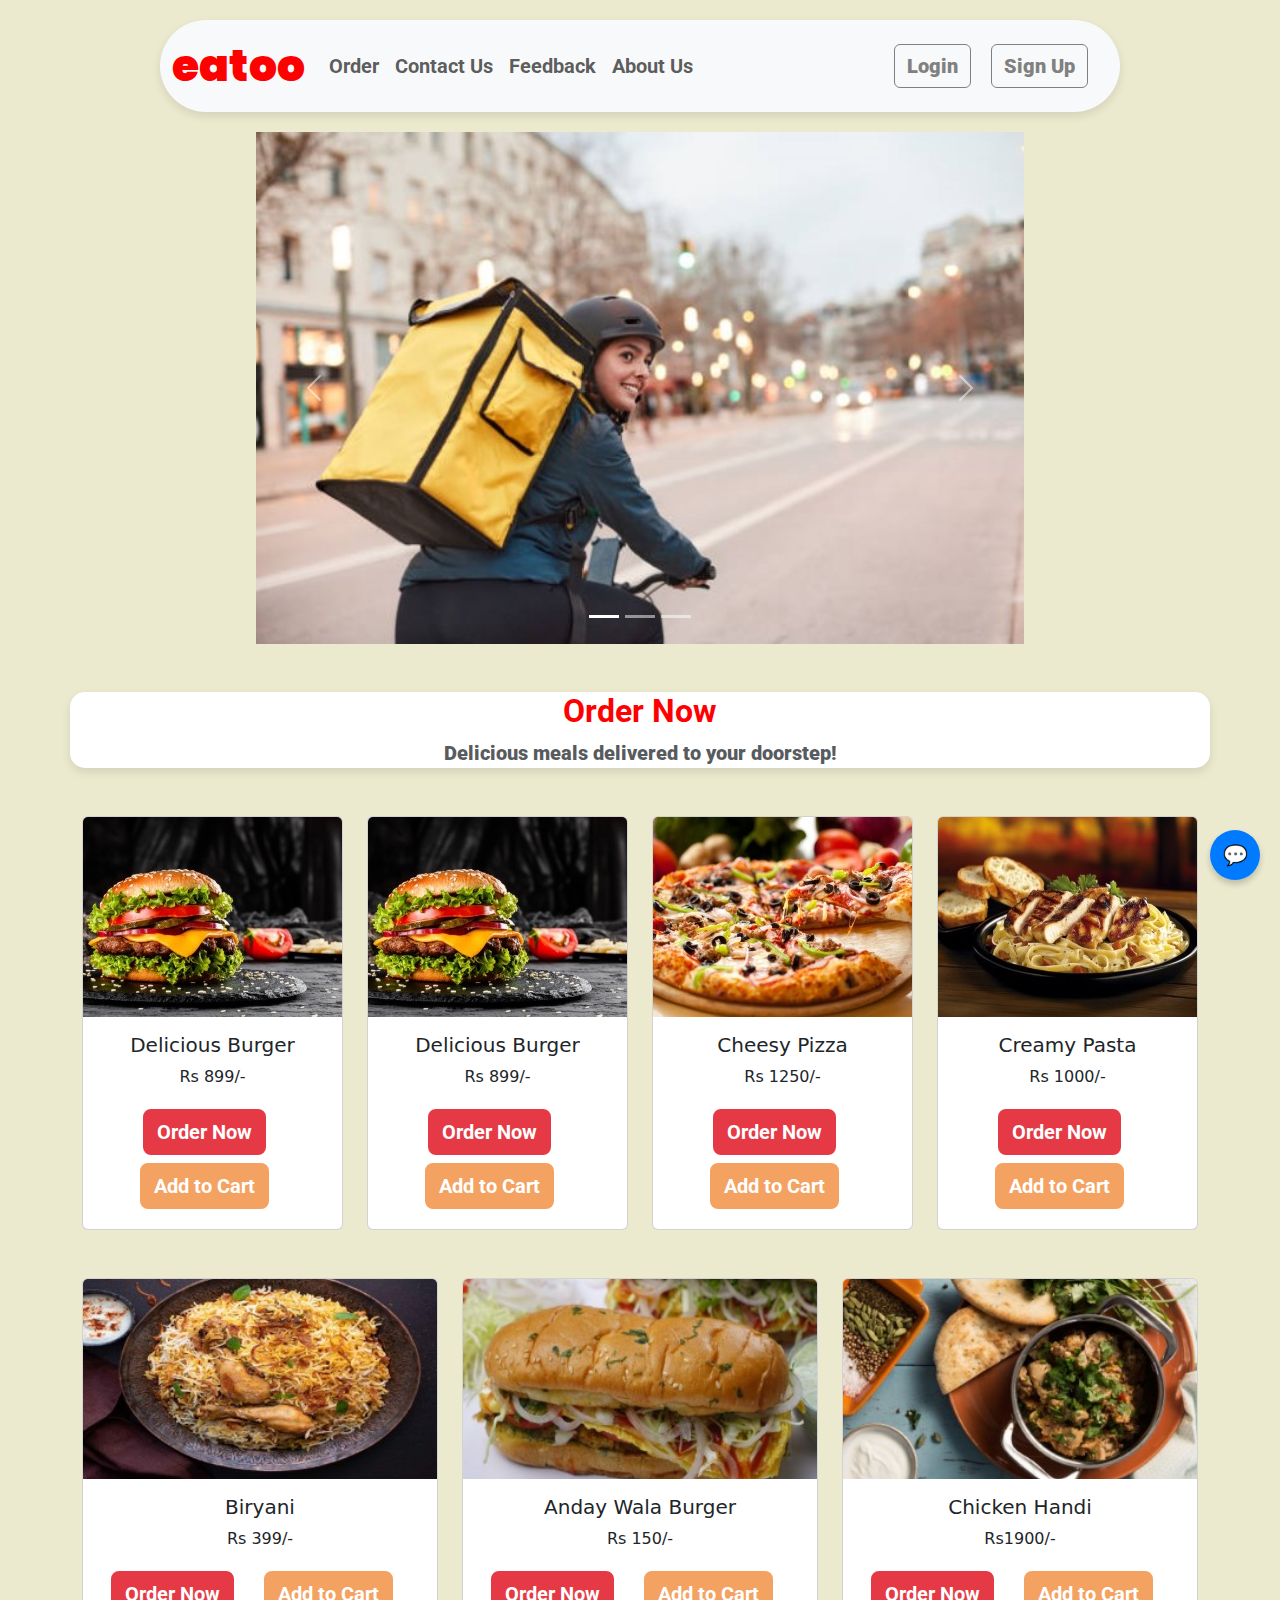
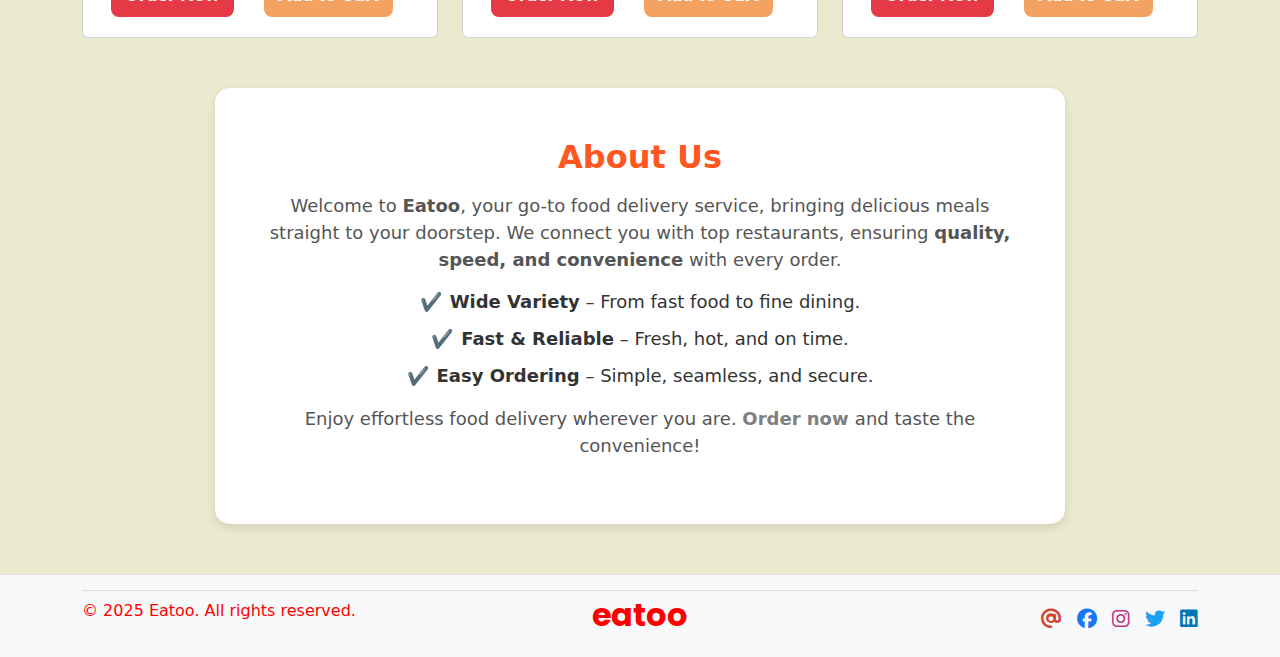
==== index.html @ 34849e3e "Your message" ====
<!DOCTYPE html>
<html lang="en">
  <head>
    <link
      rel="stylesheet"
      href="https://cdnjs.cloudflare.com/ajax/libs/font-awesome/6.4.2/css/all.min.css"
    />
    <link rel="stylesheet" href="bootstrap/css/bootstrap.min.css" />
    <script src="bootstrap/js/bootstrap.min.js"></script>
    
    <link rel="stylesheet" href="Style.css" />
    <meta charset="utf-8" />
    <meta name="viewport" content="width=device-width, initial-scale=1" />
    <title>Eatoo</title>
    <link rel="icon" type="image/x-icon" href="./images/favicon.ico" />
  </head>
  <body>
    <!-- Floating Chatbot Button -->
    <button id="chatbot-btn">💬</button>

    <div
      class="modal fade"
      id="chatbotModal"
      tabindex="-1"
      aria-labelledby="chatbotModalLabel"
      aria-hidden="true"
    >
      <div class="modal-dialog">
        <div class="modal-content">
          <div class="modal-header bg-primary text-white">
            <h5 class="modal-title" id="chatbotModalLabel">Chatbot</h5>
            <button
              type="button"
              class="btn-close"
              data-bs-dismiss="modal"
              aria-label="Close"
            ></button>
          </div>
          <div class="modal-body chatbot-body">
            <p>Hello! How can I assist you today?</p>
            <input
              type="text"
              class="form-control mt-2"
              placeholder="Type your message..."
              id="chatInput"
            />
          </div>
          <div class="modal-footer">
            <button
              type="button"
              class="btn btn-secondary"
              data-bs-dismiss="modal"
            >
              Close
            </button>
          </div>
        </div>
      </div>
    </div>

    <nav class="navbar navbar-expand-lg bg-body-tertiary">
      <div class="container-fluid">
        <a class="navbar-brand" href="index.html">eatoo</a>
        <button
          class="navbar-toggler"
          type="button"
          data-bs-toggle="collapse"
          data-bs-target="#navbarSupportedContent"
          aria-controls="navbarSupportedContent"
          aria-expanded="false"
          aria-label="Toggle navigation"
        >
          <span class="navbar-toggler-icon"></span>
        </button>
        <div class="collapse navbar-collapse" id="navbarSupportedContent">
          <ul class="navbar-nav me-auto mb-2 mb-lg-0">
        
            <li class="nav-item">
              <a class="nav-link" href="#order">Order</a>
            </li>
            <li class="nav-item">
              <a class="nav-link" href="#contact">Contact Us</a>
            </li>
            <li class="nav-item">
              <a
                class="nav-link"
                href="#"
                data-bs-toggle="modal"
                data-bs-target="#feedbackModal"
                >Feedback</a
              >
            </li>
            <li class="nav-item">
                <a class="nav-link" href="#About">About Us</a>
              </li>
          </ul>

          <button
            class="btn btn-outline-primary"
            data-bs-toggle="modal"
            data-bs-target="#loginModal"
          >
            Login
          </button>
          <button
            class="btn btn-outline-success"
            data-bs-toggle="modal"
            data-bs-target="#signupModal"
          >
            Sign Up
          </button>
        </div>
      </div>
    </nav>

    <div id="carouselExampleIndicators" class="carousel slide">
      <div class="carousel-indicators">
        <button
          type="button"
          data-bs-target="#carouselExampleIndicators"
          data-bs-slide-to="0"
          class="active"
          aria-current="true"
          aria-label="Slide 1"
        ></button>
        <button
          type="button"
          data-bs-target="#carouselExampleIndicators"
          data-bs-slide-to="1"
          aria-label="Slide 2"
        ></button>
        <button
          type="button"
          data-bs-target="#carouselExampleIndicators"
          data-bs-slide-to="2"
          aria-label="Slide 3"
        ></button>
      </div>
      <div class="carousel-inner">
        <div class="carousel-item active">
          <img src="./images/delv.jpg" class="d-block w-100" alt="..." />
        </div>
        <div class="carousel-item">
          <img src="./images/delv2.jpg" class="d-block w-100" alt="..." />
        </div>
        <div class="carousel-item">
          <img src="./images/delv3.jpg" class="d-block w-100" alt="..." />
        </div>
      </div>
      <button
        class="carousel-control-prev"
        type="button"
        data-bs-target="#carouselExampleIndicators"
        data-bs-slide="prev"
      >
        <span class="carousel-control-prev-icon" aria-hidden="true"></span>
        <span class="visually-hidden">Previous</span>
      </button>
      <button
        class="carousel-control-next"
        type="button"
        data-bs-target="#carouselExampleIndicators"
        data-bs-slide="next"
      >
        <span class="carousel-control-next-icon" aria-hidden="true"></span>
        <span class="visually-hidden">Next</span>
      </button>
    </div>

    <div
      class="modal fade"
      id="feedbackModal"
      tabindex="-1"
      aria-labelledby="feedbackModalLabel"
      aria-hidden="true"
    >
      <div class="modal-dialog">
        <div class="modal-content">
          <div class="modal-header">
            <h5 class="modal-title" id="feedbackModalLabel">Feedback Form</h5>
            <button
              type="button"
              class="btn-close"
              data-bs-dismiss="modal"
              aria-label="Close"
            ></button>
          </div>
          <div class="modal-body">
            <form>
              <div class="mb-3">
                <label for="name" class="form-label">Your Name</label>
                <input
                  type="text"
                  class="form-control"
                  id="name"
                  placeholder="Enter your name"
                />
              </div>
              <div class="mb-3">
                <label for="email" class="form-label">Your Email</label>
                <input
                  type="email"
                  class="form-control"
                  id="email"
                  placeholder="Enter your email"
                />
              </div>
              <div class="mb-3">
                <label for="feedback" class="form-label">Your Feedback</label>
                <textarea
                  class="form-control"
                  id="feedback"
                  rows="4"
                  placeholder="Enter your feedback"
                ></textarea>
              </div>
              <button type="submit" class="btn btn-success w-100">
                Submit Feedback
              </button>
            </form>
          </div>
        </div>
      </div>
    </div>

    <!-- Login Modal -->
    <div
      class="modal fade"
      id="loginModal"
      tabindex="-1"
      aria-labelledby="loginModalLabel"
      aria-hidden="true"
    >
      <div class="modal-dialog">
        <div class="modal-content">
          <div class="modal-header">
            <h5 class="modal-title" id="loginModalLabel">Login</h5>
            <button
              type="button"
              class="btn-close"
              data-bs-dismiss="modal"
              aria-label="Close"
            ></button>
          </div>
          <div class="modal-body">
            <form>
              <div class="mb-3">
                <label for="loginEmail" class="form-label">Email</label>
                <input
                  type="email"
                  class="form-control"
                  id="loginEmail"
                  placeholder="Enter your email"
                />
              </div>
              <div class="mb-3">
                <label for="loginPassword" class="form-label">Password</label>
                <input
                  type="password"
                  class="form-control"
                  id="loginPassword"
                  placeholder="Enter your password"
                />
              </div>
              <button type="submit" class="btn btn-primary w-100">Login</button>
            </form>
          </div>
        </div>
      </div>
    </div>

    <!-- Signup Modal -->
    <div
      class="modal fade"
      id="signupModal"
      tabindex="-1"
      aria-labelledby="signupModalLabel"
      aria-hidden="true"
    >
      <div class="modal-dialog">
        <div class="modal-content">
          <div class="modal-header">
            <h5 class="modal-title" id="signupModalLabel">Sign Up</h5>
            <button
              type="button"
              class="btn-close"
              data-bs-dismiss="modal"
              aria-label="Close"
            ></button>
          </div>
          <div class="modal-body">
            <form>
              <div class="mb-3">
                <label for="signupName" class="form-label">Full Name</label>
                <input
                  type="text"
                  class="form-control"
                  id="signupName"
                  placeholder="Enter your name"
                />
              </div>
              <div class="mb-3">
                <label for="signupEmail" class="form-label">Email</label>
                <input
                  type="email"
                  class="form-control"
                  id="signupEmail"
                  placeholder="Enter your email"
                />
              </div>
              <div class="mb-3">
                <label for="signupPassword" class="form-label">Password</label>
                <input
                  type="password"
                  class="form-control"
                  id="signupPassword"
                  placeholder="Create a password"
                />
              </div>
              <button type="submit" class="btn btn-success w-100">
                Sign Up
              </button>
            </form>
          </div>
        </div>
      </div>
    </div>

    <div classs\="A"></div>
    <div id="order" class="container text-center mt-5">
        <h2 class="fw-bold">Order Now</h2>
        <p class="text-muted">Delicious meals delivered to your doorstep!</p>
    </div>
    
    <div class="container mt-5">
      <div class="row">
        <div class="col-md-3">
          <div class="card">
            <img
              src="./images/food1.jpg"
              class="card-img-top"
              alt="Food Item"
            />
            <div class="card-body text-center">
              <h5 class="card-title">Delicious Burger</h5>
              <p class="card-text">Rs 899/-</p>
              <button
                class="btn btn-order me-2"
                onclick="showToast('Order placed for Delicious Burger!')"
              >
                Order Now
              </button>
              <button
                class="btn btn-cart"
                onclick="showToast('Burger added to cart!')"
              >
                Add to Cart
              </button>
            </div>
          </div>
        </div>


           <div class="col-md-3">
          <div class="card">
            <img
              src="./images/food1.jpg"
              class="card-img-top"
              alt="Food Item"
            />
            <div class="card-body text-center">
              <h5 class="card-title">Delicious Burger</h5>
              <p class="card-text">Rs 899/-</p>
              <button
                class="btn btn-order me-2"
                onclick="showToast('Order placed for Delicious Burger!')"
              >
                Order Now
              </button>
              <button
                class="btn btn-cart"
                onclick="showToast('Burger added to cart!')"
              >
                Add to Cart
              </button>
            </div>
          </div>
        </div>


        <!-- Order Card 2 -->
        <div class="col-md-3">
          <div class="card">
            <img
              src="./images/food2.jpg"
              class="card-img-top"
              alt="Food Item"
            />
            <div class="card-body text-center">
              <h5 class="card-title">Cheesy Pizza</h5>
              <p class="card-text">Rs 1250/-</p>
              <button
                class="btn btn-order me-2"
                onclick="showToast('Order placed for Cheesy Pizza!')"
              >
                Order Now
              </button>
              <button
                class="btn btn-cart"
                onclick="showToast('Pizza added to cart!')"
              >
                Add to Cart
              </button>
            </div>
          </div>
        </div>

        <!-- Order Card 3 -->
        <div class="col-md-3">
          <div class="card">
            <img
              src="./images/food3.jpg"
              class="card-img-top"
              alt="Food Item"
            />
            <div class="card-body text-center">
              <h5 class="card-title">Creamy Pasta</h5>
              <p class="card-text">Rs 1000/-</p>
              <button
                class="btn btn-order me-2"
                onclick="showToast('Order placed for Creamy Pasta!')"
              >
                Order Now
              </button>
              <button
                class="btn btn-cart"
                onclick="showToast('Pasta added to cart!')"
              >
                Add to Cart
              </button>
            </div>
          </div>

          



        </div>
      </div>
    </div>

    <div class="container mt-5">
        <div class="row">
          <!-- Order Card 1 -->
          <div class="col-md-4">
            <div class="card">
              <img
                src="./images/food4.jpg"
                class="card-img-top"
                alt="Food Item"
              />
              <div class="card-body text-center">
                <h5 class="card-title">Biryani</h5>
                <p class="card-text">Rs 399/-</p>
                <button
                  class="btn btn-order me-2"
                  onclick="showToast('Order placed for Biryani!')"
                >
                  Order Now
                </button>
                <button
                  class="btn btn-cart"
                  onclick="showToast('Biryani added to cart!')"
                >
                  Add to Cart
                </button>
              </div>
            </div>
          </div>
  
          <!-- Order Card 2 -->
          <div class="col-md-4">
            <div class="card">
              <img
                src="./images/food5.jpg"
                class="card-img-top"
                alt="Food Item"
              />
              <div class="card-body text-center">
                <h5 class="card-title">Anday Wala Burger</h5>
                <p class="card-text">Rs 150/-</p>
                <button
                  class="btn btn-order me-2"
                  onclick="showToast('Order placed for Anday Wala Burger!')"
                >
                  Order Now
                </button>
                <button
                  class="btn btn-cart"
                  onclick="showToast('Anday Wala Burger added to cart!')"
                >
                  Add to Cart
                </button>
              </div>
            </div>
          </div>
  
          <!-- Order Card 3 -->
          <div class="col-md-4">
            <div class="card">
              <img
                src="./images/food6.jpg"
                class="card-img-top"
                alt="Food Item"
              />
              <div class="card-body text-center">
                <h5 class="card-title">Chicken Handi</h5>
                <p class="card-text">Rs1900/-</p>
                <button
                  class="btn btn-order me-2"
                  onclick="showToast('Order placed for Chicken Handi!')"
                >
                  Order Now
                </button>
                <button
                  class="btn btn-cart"
                  onclick="showToast('Chicken Handi added to cart!')"
                >
                  Add to Cart
                </button>
              </div>
            </div>
  
            
  
  
  
          </div>
        </div>
      </div>

    <!-- Toast Notification -->
    <div class="toast-container">
      <div
        id="cartToast"
        class="toast align-items-center text-white bg-success border-0"
        role="alert"
        aria-live="assertive"
        aria-atomic="true"
      >
        <div class="d-flex">
          <div class="toast-body" id="toastMessage">Item added to cart!</div>
          <button
            type="button"
            class="btn-close btn-close-white me-2 m-auto"
            data-bs-dismiss="toast"
            aria-label="Close"
          ></button>
        </div>
      </div>
    </div>

    <script>
      function showToast(message) {
        const toastEl = document.getElementById("cartToast");

        const toastMessage = document.getElementById("toastMessage");

        toastMessage.innerText = message;
        const toast = new bootstrap.Toast(toastEl);
        toast.show();
      }

    </script>

    <div id="About" class="about-section">
      <h2>About Us</h2>
      <p>
        Welcome to <strong>Eatoo</strong>, your go-to food delivery service,
        bringing delicious meals straight to your doorstep. We connect you with
        top restaurants, ensuring
        <strong>quality, speed, and convenience</strong> with every order.
      </p>

      <ul class="icon-list">
        <li><strong>Wide Variety</strong> – From fast food to fine dining.</li>
        <li><strong>Fast & Reliable</strong> – Fresh, hot, and on time.</li>
        <li><strong>Easy Ordering</strong> – Simple, seamless, and secure.</li>
      </ul>

      <p>
        Enjoy effortless food delivery wherever you are.
        <strong><a class="order" href="#order">Order now </a></strong> and taste the
        convenience!
      </p>
    </div>
    <footer class="footer" id="contact">
      <div class="container text-center">
        <hr class="light" />
        <div class="row align-items-center">
          <div class="col-md-4 text-md-start text-center">
            <p style="color: red">&copy; 2025 Eatoo. All rights reserved.</p>
          </div>

          <div class="col-md-4 text-center">
            <a href="index.html" style="text-decoration: none"
              ><h2 class="brand-name">eatoo</h2></a
            >
          </div>

          <div class="col-md-4 text-md-end text-center">
            <div class="social-icons d-inline">
              <a href="mailto:support@eatoo.com" class="email"
                ><i class="fas fa-at"></i
              ></a>
              <a
                href="https://www.facebook.com"
                target="_blank"
                class="facebook"
                ><i class="fab fa-facebook"></i
              ></a>
              <a
                href="https://www.instagram.com"
                target="_blank"
                class="instagram"
                ><i class="fab fa-instagram"></i
              ></a>
              <a href="https://www.x.com" target="_blank" class="twitter"
                ><i class="fab fa-twitter"></i
              ></a>
              <a
                href="https://www.linkedin.com"
                target="_blank"
                class="linkedin"
                ><i class="fab fa-linkedin"></i
              ></a>
            </div>
          </div>
        </div>
      </div>
    </footer>
  </body>
</html>
---- Style.css ----
@import url('https://fonts.googleapis.com/css2?family=Roboto:ital,wght@0,100..900;1,100..900&display=swap');
@import url('https://fonts.googleapis.com/css2?family=Poppins&family=Roboto:ital,wght@0,100..900;1,100..900&display=swap');
body{
    background-color:#ebeacf !important;
  color: #4a4a4a;
}

html{
    scroll-behavior: smooth;
}

.about-section {
    background: #fff;
    padding: 50px;
    border-radius: 15px;
    box-shadow: 0 4px 10px rgba(0, 0, 0, 0.1);
    text-align: center;
    max-width: 850px;
    margin: 50px auto;
}
.about-section h2 {
    color: #ff5722;
    font-weight: bold;
}
.about-section p {
    font-size: 18px;
    color: #555;
    margin: 15px 0;
}
.icon-list {
    list-style: none;
    padding: 0;
}
.icon-list li {
    font-size: 18px;
    color: #333;
    margin: 10px 0;
}
.icon-list li::before {
    content: "✔️";
    margin-right: 8px;
    color: #ff5722;
}

.navbar {
    
    font-family: roboto;
    font-size: 15pt !important;
    font-weight: bolder;
}
.nav-link:hover
{
    color: red !important;
    scale: 1.1;
    transition: 0.2s;

}
.order
{
    text-decoration: none;
    color:gray;

}
.order:hover
{
    color: red;
    font-size: 15pt;
    transition: 0.2s;
}

#carouselExampleIndicators
{
    width: 60% !important;
    height: 35% !important;
    margin: 0 auto !important;
}


#chatbot-btn {
    position: fixed;
    bottom: 20px;
    right: 20px;
    background-color: #007bff;
    color: white;
    border: none;
    border-radius: 50%;
    width: 50px;
    height: 50px;
    font-size: 20px;
    cursor: pointer;
    box-shadow: 0px 4px 6px rgba(0, 0, 0, 0.2);
}

#order{
    background-color: white !important;
    font-family: roboto;
    font-size: 25pt !important;
    font-weight: bolder;
    color: red !important;
    border-radius: 15px;
    margin-bottom: 0px;
    box-shadow: 0 4px 10px rgba(0, 0, 0, 0.1);
  
}
#order p
{
    font-family: roboto;
    font-size: 15pt;
    color: gray;
    font-weight: bolder;
}


.navbar{
    margin: 20px auto !important;
    width: 75% !important;
    border-radius: 50px !important;
    padding: px !important;
     box-shadow: 0 4px 10px rgba(0, 0, 0, 0.1)!important;
}
.btn:hover {
    scale: 1.1;
     transition: 0.2s;
    background-color: red !important;
    color: white !important;
    font-family: roboto;
    font-size: 15pt !important;
}
.btn {
    margin-right: 20px !important;
    border-color: gray!important;;
    color:gray !important;
    font-family: roboto;
    font-size: 15pt !important;
    font-weight: bolder;
}
.navbar-brand {
    
    font-family: poppins;
    font-size: 33pt !important;
    font-weight: bolder;
    color:red !important ;
}

.footer {
    background-color: #f8f9fa;
    padding: 15px 0;
    border-top: 1px solid #dee2e6;
}

.light
{
    margin: 0 0 5px 0;
    padding: 0;
    color:gray;
}
.footer .social-icons a {
    font-size: 20px;
    margin-left: 10px;
    transition: 0.3s;
    
}


.facebook { color: #1877F2; } 
.instagram { color: #C13584; }
.twitter { color: #1DA1F2; } 
.linkedin { color: #0077B5; } 
.email { color: #D44638; } 

.footer{
    margin-top: 25px;
    margin-bottom: 0px;
}

.A{

    height: 700px;
}
.footer .brand-name {
    font-family: poppins;
    font-size: pt !important;
    font-weight: bolder;
    color:red !important ;
}
card {
    border-radius: 10px;
    overflow: hidden;
    transition: transform 0.3s ease-in-out;
    box-shadow: 0 4px 10px rgba(0, 0, 0, 0.1);
}

.card:hover {
    transform: scale(1.05);
    transition: 0.5s;
}

.card img {
    height: 200px;
    object-fit: cover;
}

.btn-order {
    margin: 4px;
    background-color: #E63946 !important;
    color: white !important;
    border: 2px solid #E63946 !important;
    border-radius: 8px;
}

.btn-order:hover {
    background-color: #C62828;
    transition: 0.2s;
}

.btn-cart {
    margin: 4px;
    background-color: #F4A261 !important;
    color: white !important;
    border: 2px solid #F4A261 !important;
    border-radius: 8px;
}

.btn-cart:hover {
    background-color: #E76F51;
}


.toast-container {
    position: fixed;
    top: 20px;
    right: 20px;
    z-index: 1050;
}
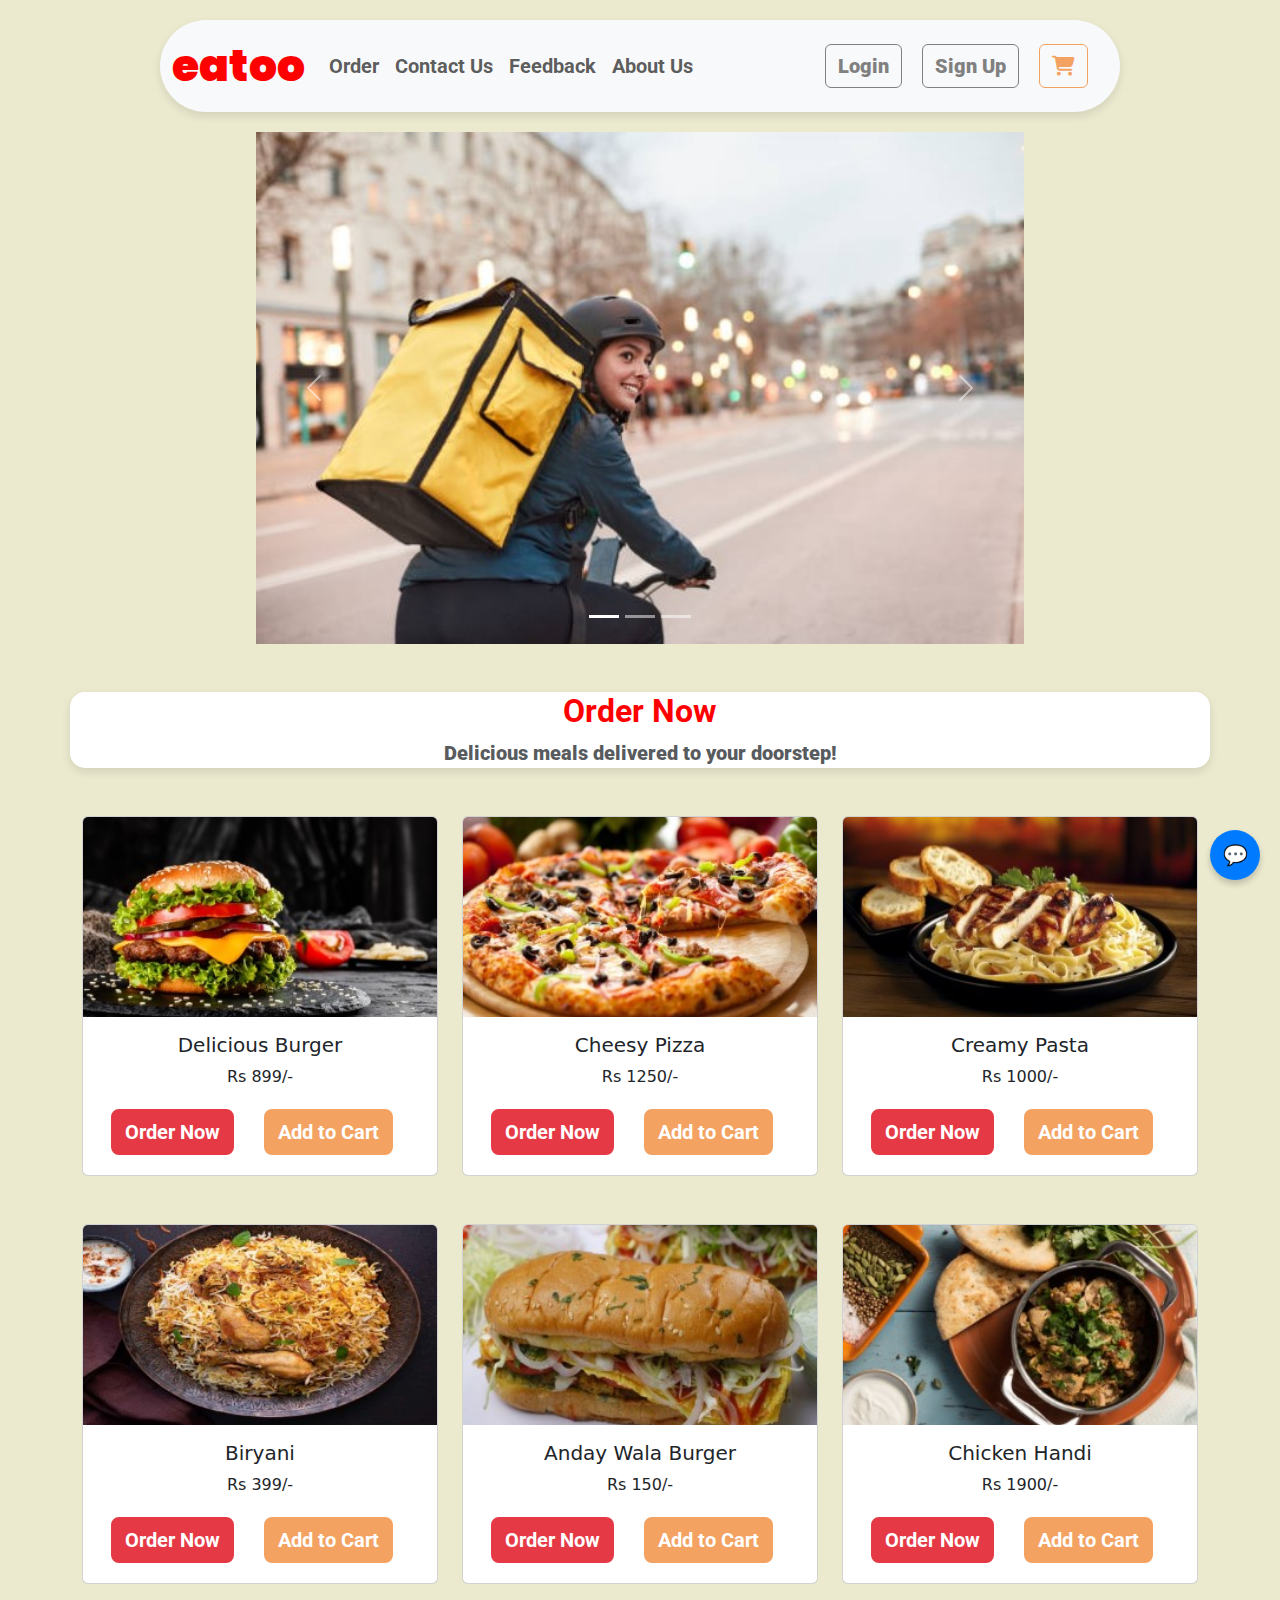
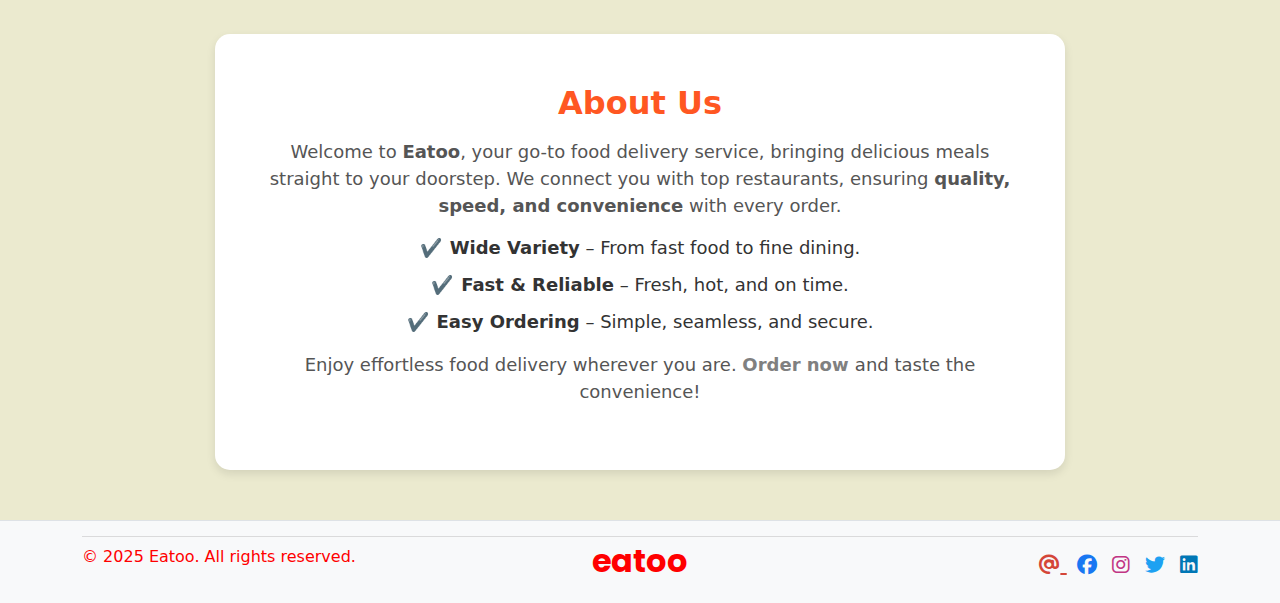
==== commit 1868acc4: "Add files via upload" ====
--- a/index.html
+++ b/index.html
@@ -1,643 +1,594 @@
-<!DOCTYPE html>
-<html lang="en">
-  <head>
-    <link
-      rel="stylesheet"
-      href="https://cdnjs.cloudflare.com/ajax/libs/font-awesome/6.4.2/css/all.min.css"
-    />
-    <link rel="stylesheet" href="bootstrap/css/bootstrap.min.css" />
-    <script src="bootstrap/js/bootstrap.min.js"></script>
-    
-    <link rel="stylesheet" href="Style.css" />
-    <meta charset="utf-8" />
-    <meta name="viewport" content="width=device-width, initial-scale=1" />
-    <title>Eatoo</title>
-    <link rel="icon" type="image/x-icon" href="./images/favicon.ico" />
-  </head>
-  <body>
-    <!-- Floating Chatbot Button -->
-    <button id="chatbot-btn">💬</button>
-
-    <div
-      class="modal fade"
-      id="chatbotModal"
-      tabindex="-1"
-      aria-labelledby="chatbotModalLabel"
-      aria-hidden="true"
-    >
-      <div class="modal-dialog">
-        <div class="modal-content">
-          <div class="modal-header bg-primary text-white">
-            <h5 class="modal-title" id="chatbotModalLabel">Chatbot</h5>
-            <button
-              type="button"
-              class="btn-close"
-              data-bs-dismiss="modal"
-              aria-label="Close"
-            ></button>
-          </div>
-          <div class="modal-body chatbot-body">
-            <p>Hello! How can I assist you today?</p>
-            <input
-              type="text"
-              class="form-control mt-2"
-              placeholder="Type your message..."
-              id="chatInput"
-            />
-          </div>
-          <div class="modal-footer">
-            <button
-              type="button"
-              class="btn btn-secondary"
-              data-bs-dismiss="modal"
-            >
-              Close
-            </button>
-          </div>
-        </div>
-      </div>
-    </div>
-
-    <nav class="navbar navbar-expand-lg bg-body-tertiary">
-      <div class="container-fluid">
-        <a class="navbar-brand" href="index.html">eatoo</a>
-        <button
-          class="navbar-toggler"
-          type="button"
-          data-bs-toggle="collapse"
-          data-bs-target="#navbarSupportedContent"
-          aria-controls="navbarSupportedContent"
-          aria-expanded="false"
-          aria-label="Toggle navigation"
-        >
-          <span class="navbar-toggler-icon"></span>
-        </button>
-        <div class="collapse navbar-collapse" id="navbarSupportedContent">
-          <ul class="navbar-nav me-auto mb-2 mb-lg-0">
-        
-            <li class="nav-item">
-              <a class="nav-link" href="#order">Order</a>
-            </li>
-            <li class="nav-item">
-              <a class="nav-link" href="#contact">Contact Us</a>
-            </li>
-            <li class="nav-item">
-              <a
-                class="nav-link"
-                href="#"
-                data-bs-toggle="modal"
-                data-bs-target="#feedbackModal"
-                >Feedback</a
-              >
-            </li>
-            <li class="nav-item">
-                <a class="nav-link" href="#About">About Us</a>
-              </li>
-          </ul>
-
-          <button
-            class="btn btn-outline-primary"
-            data-bs-toggle="modal"
-            data-bs-target="#loginModal"
-          >
-            Login
-          </button>
-          <button
-            class="btn btn-outline-success"
-            data-bs-toggle="modal"
-            data-bs-target="#signupModal"
-          >
-            Sign Up
-          </button>
-        </div>
-      </div>
-    </nav>
-
-    <div id="carouselExampleIndicators" class="carousel slide">
-      <div class="carousel-indicators">
-        <button
-          type="button"
-          data-bs-target="#carouselExampleIndicators"
-          data-bs-slide-to="0"
-          class="active"
-          aria-current="true"
-          aria-label="Slide 1"
-        ></button>
-        <button
-          type="button"
-          data-bs-target="#carouselExampleIndicators"
-          data-bs-slide-to="1"
-          aria-label="Slide 2"
-        ></button>
-        <button
-          type="button"
-          data-bs-target="#carouselExampleIndicators"
-          data-bs-slide-to="2"
-          aria-label="Slide 3"
-        ></button>
-      </div>
-      <div class="carousel-inner">
-        <div class="carousel-item active">
-          <img src="./images/delv.jpg" class="d-block w-100" alt="..." />
-        </div>
-        <div class="carousel-item">
-          <img src="./images/delv2.jpg" class="d-block w-100" alt="..." />
-        </div>
-        <div class="carousel-item">
-          <img src="./images/delv3.jpg" class="d-block w-100" alt="..." />
-        </div>
-      </div>
-      <button
-        class="carousel-control-prev"
-        type="button"
-        data-bs-target="#carouselExampleIndicators"
-        data-bs-slide="prev"
-      >
-        <span class="carousel-control-prev-icon" aria-hidden="true"></span>
-        <span class="visually-hidden">Previous</span>
-      </button>
-      <button
-        class="carousel-control-next"
-        type="button"
-        data-bs-target="#carouselExampleIndicators"
-        data-bs-slide="next"
-      >
-        <span class="carousel-control-next-icon" aria-hidden="true"></span>
-        <span class="visually-hidden">Next</span>
-      </button>
-    </div>
-
-    <div
-      class="modal fade"
-      id="feedbackModal"
-      tabindex="-1"
-      aria-labelledby="feedbackModalLabel"
-      aria-hidden="true"
-    >
-      <div class="modal-dialog">
-        <div class="modal-content">
-          <div class="modal-header">
-            <h5 class="modal-title" id="feedbackModalLabel">Feedback Form</h5>
-            <button
-              type="button"
-              class="btn-close"
-              data-bs-dismiss="modal"
-              aria-label="Close"
-            ></button>
-          </div>
-          <div class="modal-body">
-            <form>
-              <div class="mb-3">
-                <label for="name" class="form-label">Your Name</label>
-                <input
-                  type="text"
-                  class="form-control"
-                  id="name"
-                  placeholder="Enter your name"
-                />
-              </div>
-              <div class="mb-3">
-                <label for="email" class="form-label">Your Email</label>
-                <input
-                  type="email"
-                  class="form-control"
-                  id="email"
-                  placeholder="Enter your email"
-                />
-              </div>
-              <div class="mb-3">
-                <label for="feedback" class="form-label">Your Feedback</label>
-                <textarea
-                  class="form-control"
-                  id="feedback"
-                  rows="4"
-                  placeholder="Enter your feedback"
-                ></textarea>
-              </div>
-              <button type="submit" class="btn btn-success w-100">
-                Submit Feedback
-              </button>
-            </form>
-          </div>
-        </div>
-      </div>
-    </div>
-
-    <!-- Login Modal -->
-    <div
-      class="modal fade"
-      id="loginModal"
-      tabindex="-1"
-      aria-labelledby="loginModalLabel"
-      aria-hidden="true"
-    >
-      <div class="modal-dialog">
-        <div class="modal-content">
-          <div class="modal-header">
-            <h5 class="modal-title" id="loginModalLabel">Login</h5>
-            <button
-              type="button"
-              class="btn-close"
-              data-bs-dismiss="modal"
-              aria-label="Close"
-            ></button>
-          </div>
-          <div class="modal-body">
-            <form>
-              <div class="mb-3">
-                <label for="loginEmail" class="form-label">Email</label>
-                <input
-                  type="email"
-                  class="form-control"
-                  id="loginEmail"
-                  placeholder="Enter your email"
-                />
-              </div>
-              <div class="mb-3">
-                <label for="loginPassword" class="form-label">Password</label>
-                <input
-                  type="password"
-                  class="form-control"
-                  id="loginPassword"
-                  placeholder="Enter your password"
-                />
-              </div>
-              <button type="submit" class="btn btn-primary w-100">Login</button>
-            </form>
-          </div>
-        </div>
-      </div>
-    </div>
-
-    <!-- Signup Modal -->
-    <div
-      class="modal fade"
-      id="signupModal"
-      tabindex="-1"
-      aria-labelledby="signupModalLabel"
-      aria-hidden="true"
-    >
-      <div class="modal-dialog">
-        <div class="modal-content">
-          <div class="modal-header">
-            <h5 class="modal-title" id="signupModalLabel">Sign Up</h5>
-            <button
-              type="button"
-              class="btn-close"
-              data-bs-dismiss="modal"
-              aria-label="Close"
-            ></button>
-          </div>
-          <div class="modal-body">
-            <form>
-              <div class="mb-3">
-                <label for="signupName" class="form-label">Full Name</label>
-                <input
-                  type="text"
-                  class="form-control"
-                  id="signupName"
-                  placeholder="Enter your name"
-                />
-              </div>
-              <div class="mb-3">
-                <label for="signupEmail" class="form-label">Email</label>
-                <input
-                  type="email"
-                  class="form-control"
-                  id="signupEmail"
-                  placeholder="Enter your email"
-                />
-              </div>
-              <div class="mb-3">
-                <label for="signupPassword" class="form-label">Password</label>
-                <input
-                  type="password"
-                  class="form-control"
-                  id="signupPassword"
-                  placeholder="Create a password"
-                />
-              </div>
-              <button type="submit" class="btn btn-success w-100">
-                Sign Up
-              </button>
-            </form>
-          </div>
-        </div>
-      </div>
-    </div>
-
-    <div classs\="A"></div>
-    <div id="order" class="container text-center mt-5">
-        <h2 class="fw-bold">Order Now</h2>
-        <p class="text-muted">Delicious meals delivered to your doorstep!</p>
-    </div>
-    
-    <div class="container mt-5">
-      <div class="row">
-        <div class="col-md-3">
-          <div class="card">
-            <img
-              src="./images/food1.jpg"
-              class="card-img-top"
-              alt="Food Item"
-            />
-            <div class="card-body text-center">
-              <h5 class="card-title">Delicious Burger</h5>
-              <p class="card-text">Rs 899/-</p>
-              <button
-                class="btn btn-order me-2"
-                onclick="showToast('Order placed for Delicious Burger!')"
-              >
-                Order Now
-              </button>
-              <button
-                class="btn btn-cart"
-                onclick="showToast('Burger added to cart!')"
-              >
-                Add to Cart
-              </button>
-            </div>
-          </div>
-        </div>
-
-
-           <div class="col-md-3">
-          <div class="card">
-            <img
-              src="./images/food1.jpg"
-              class="card-img-top"
-              alt="Food Item"
-            />
-            <div class="card-body text-center">
-              <h5 class="card-title">Delicious Burger</h5>
-              <p class="card-text">Rs 899/-</p>
-              <button
-                class="btn btn-order me-2"
-                onclick="showToast('Order placed for Delicious Burger!')"
-              >
-                Order Now
-              </button>
-              <button
-                class="btn btn-cart"
-                onclick="showToast('Burger added to cart!')"
-              >
-                Add to Cart
-              </button>
-            </div>
-          </div>
-        </div>
-
-
-        <!-- Order Card 2 -->
-        <div class="col-md-3">
-          <div class="card">
-            <img
-              src="./images/food2.jpg"
-              class="card-img-top"
-              alt="Food Item"
-            />
-            <div class="card-body text-center">
-              <h5 class="card-title">Cheesy Pizza</h5>
-              <p class="card-text">Rs 1250/-</p>
-              <button
-                class="btn btn-order me-2"
-                onclick="showToast('Order placed for Cheesy Pizza!')"
-              >
-                Order Now
-              </button>
-              <button
-                class="btn btn-cart"
-                onclick="showToast('Pizza added to cart!')"
-              >
-                Add to Cart
-              </button>
-            </div>
-          </div>
-        </div>
-
-        <!-- Order Card 3 -->
-        <div class="col-md-3">
-          <div class="card">
-            <img
-              src="./images/food3.jpg"
-              class="card-img-top"
-              alt="Food Item"
-            />
-            <div class="card-body text-center">
-              <h5 class="card-title">Creamy Pasta</h5>
-              <p class="card-text">Rs 1000/-</p>
-              <button
-                class="btn btn-order me-2"
-                onclick="showToast('Order placed for Creamy Pasta!')"
-              >
-                Order Now
-              </button>
-              <button
-                class="btn btn-cart"
-                onclick="showToast('Pasta added to cart!')"
-              >
-                Add to Cart
-              </button>
-            </div>
-          </div>
-
-          
-
-
-
-        </div>
-      </div>
-    </div>
-
-    <div class="container mt-5">
-        <div class="row">
-          <!-- Order Card 1 -->
-          <div class="col-md-4">
-            <div class="card">
-              <img
-                src="./images/food4.jpg"
-                class="card-img-top"
-                alt="Food Item"
-              />
-              <div class="card-body text-center">
-                <h5 class="card-title">Biryani</h5>
-                <p class="card-text">Rs 399/-</p>
-                <button
-                  class="btn btn-order me-2"
-                  onclick="showToast('Order placed for Biryani!')"
-                >
-                  Order Now
-                </button>
-                <button
-                  class="btn btn-cart"
-                  onclick="showToast('Biryani added to cart!')"
-                >
-                  Add to Cart
-                </button>
-              </div>
-            </div>
-          </div>
-  
-          <!-- Order Card 2 -->
-          <div class="col-md-4">
-            <div class="card">
-              <img
-                src="./images/food5.jpg"
-                class="card-img-top"
-                alt="Food Item"
-              />
-              <div class="card-body text-center">
-                <h5 class="card-title">Anday Wala Burger</h5>
-                <p class="card-text">Rs 150/-</p>
-                <button
-                  class="btn btn-order me-2"
-                  onclick="showToast('Order placed for Anday Wala Burger!')"
-                >
-                  Order Now
-                </button>
-                <button
-                  class="btn btn-cart"
-                  onclick="showToast('Anday Wala Burger added to cart!')"
-                >
-                  Add to Cart
-                </button>
-              </div>
-            </div>
-          </div>
-  
-          <!-- Order Card 3 -->
-          <div class="col-md-4">
-            <div class="card">
-              <img
-                src="./images/food6.jpg"
-                class="card-img-top"
-                alt="Food Item"
-              />
-              <div class="card-body text-center">
-                <h5 class="card-title">Chicken Handi</h5>
-                <p class="card-text">Rs1900/-</p>
-                <button
-                  class="btn btn-order me-2"
-                  onclick="showToast('Order placed for Chicken Handi!')"
-                >
-                  Order Now
-                </button>
-                <button
-                  class="btn btn-cart"
-                  onclick="showToast('Chicken Handi added to cart!')"
-                >
-                  Add to Cart
-                </button>
-              </div>
-            </div>
-  
-            
-  
-  
-  
-          </div>
-        </div>
-      </div>
-
-    <!-- Toast Notification -->
-    <div class="toast-container">
-      <div
-        id="cartToast"
-        class="toast align-items-center text-white bg-success border-0"
-        role="alert"
-        aria-live="assertive"
-        aria-atomic="true"
-      >
-        <div class="d-flex">
-          <div class="toast-body" id="toastMessage">Item added to cart!</div>
-          <button
-            type="button"
-            class="btn-close btn-close-white me-2 m-auto"
-            data-bs-dismiss="toast"
-            aria-label="Close"
-          ></button>
-        </div>
-      </div>
-    </div>
-
-    <script>
-      function showToast(message) {
-        const toastEl = document.getElementById("cartToast");
-
-        const toastMessage = document.getElementById("toastMessage");
-
-        toastMessage.innerText = message;
-        const toast = new bootstrap.Toast(toastEl);
-        toast.show();
-      }
-
-    </script>
-
-    <div id="About" class="about-section">
-      <h2>About Us</h2>
-      <p>
-        Welcome to <strong>Eatoo</strong>, your go-to food delivery service,
-        bringing delicious meals straight to your doorstep. We connect you with
-        top restaurants, ensuring
-        <strong>quality, speed, and convenience</strong> with every order.
-      </p>
-
-      <ul class="icon-list">
-        <li><strong>Wide Variety</strong> – From fast food to fine dining.</li>
-        <li><strong>Fast & Reliable</strong> – Fresh, hot, and on time.</li>
-        <li><strong>Easy Ordering</strong> – Simple, seamless, and secure.</li>
-      </ul>
-
-      <p>
-        Enjoy effortless food delivery wherever you are.
-        <strong><a class="order" href="#order">Order now </a></strong> and taste the
-        convenience!
-      </p>
-    </div>
-    <footer class="footer" id="contact">
-      <div class="container text-center">
-        <hr class="light" />
-        <div class="row align-items-center">
-          <div class="col-md-4 text-md-start text-center">
-            <p style="color: red">&copy; 2025 Eatoo. All rights reserved.</p>
-          </div>
-
-          <div class="col-md-4 text-center">
-            <a href="index.html" style="text-decoration: none"
-              ><h2 class="brand-name">eatoo</h2></a
-            >
-          </div>
-
-          <div class="col-md-4 text-md-end text-center">
-            <div class="social-icons d-inline">
-              <a href="mailto:support@eatoo.com" class="email"
-                ><i class="fas fa-at"></i
-              ></a>
-              <a
-                href="https://www.facebook.com"
-                target="_blank"
-                class="facebook"
-                ><i class="fab fa-facebook"></i
-              ></a>
-              <a
-                href="https://www.instagram.com"
-                target="_blank"
-                class="instagram"
-                ><i class="fab fa-instagram"></i
-              ></a>
-              <a href="https://www.x.com" target="_blank" class="twitter"
-                ><i class="fab fa-twitter"></i
-              ></a>
-              <a
-                href="https://www.linkedin.com"
-                target="_blank"
-                class="linkedin"
-                ><i class="fab fa-linkedin"></i
-              ></a>
-            </div>
-          </div>
-        </div>
-      </div>
-    </footer>
-  </body>
-</html>
+<!DOCTYPE html>
+<html lang="en">
+  <head>
+    <link
+      rel="stylesheet"
+      href="https://cdnjs.cloudflare.com/ajax/libs/font-awesome/6.4.2/css/all.min.css"
+    />
+    <link rel="stylesheet" href="bootstrap/css/bootstrap.min.css" />
+    <script src="https://code.jquery.com/jquery-3.6.0.min.js"></script>
+    <script src="bootstrap/js/bootstrap.min.js"></script>
+    <link rel="stylesheet" href="Style.css" />
+    <meta charset="utf-8" />
+    <meta name="viewport" content="width=device-width, initial-scale=1" />
+    <title>Eatoo</title>
+    <link rel="icon" type="image/x-icon" href="./images/favicon.ico" />
+  </head>
+  <body>
+    <!-- Floating Chatbot Button -->
+    <button id="chatbot-btn">💬</button>
+
+    <div
+      class="modal fade"
+      id="chatbotModal"
+      tabindex="-1"
+      aria-labelledby="chatbotModalLabel"
+      aria-hidden="true"
+    >
+      <div class="modal-dialog">
+        <div class="modal-content">
+          <div class="modal-header bg-primary text-white">
+            <h5 class="modal-title" id="chatbotModalLabel">Chatbot</h5>
+            <button
+              type="button"
+              class="btn-close"
+              data-bs-dismiss="modal"
+              aria-label="Close"
+            ></button>
+          </div>
+          <div class="modal-body chatbot-body">
+            <p>Hello! How can I assist you today?</p>
+            <input
+              type="text"
+              class="form-control mt-2"
+              placeholder="Type your message..."
+              id="chatInput"
+            />
+          </div>
+          <div class="modal-footer">
+            <button
+              type="button"
+              class="btn btn-secondary"
+              data-bs-dismiss="modal"
+            >
+              Close
+            </button>
+          </div>
+        </div>
+      </div>
+    </div>
+
+    <nav class="navbar navbar-expand-lg bg-body-tertiary">
+      <div class="container-fluid">
+        <a class="navbar-brand" href="index.html">eatoo</a>
+        <button
+          class="navbar-toggler"
+          type="button"
+          data-bs-toggle="collapse"
+          data-bs-target="#navbarSupportedContent"
+          aria-controls="navbarSupportedContent"
+          aria-expanded="false"
+          aria-label="Toggle navigation"
+        >
+          <span class="navbar-toggler-icon"></span>
+        </button>
+        <div class="collapse navbar-collapse" id="navbarSupportedContent">
+          <ul class="navbar-nav me-auto mb-2 mb-lg-0">
+            <li class="nav-item">
+              <a class="nav-link" href="#order">Order</a>
+            </li>
+            <li class="nav-item">
+              <a class="nav-link" href="#contact">Contact Us</a>
+            </li>
+            <li class="nav-item">
+              <a
+                class="nav-link"
+                href="#"
+                data-bs-toggle="modal"
+                data-bs-target="#feedbackModal"
+                >Feedback</a
+              >
+            </li>
+            <li class="nav-item">
+              <a class="nav-link" href="#About">About Us</a>
+            </li>
+          </ul>
+          <button
+            class="btn btn-outline-primary"
+            data-bs-toggle="modal"
+            data-bs-target="#loginModal"
+          >
+            Login
+          </button>
+          <button
+            class="btn btn-outline-success"
+            data-bs-toggle="modal"
+            data-bs-target="#signupModal"
+          >
+            Sign Up
+          </button>
+          <!-- Cart Button -->
+          <button
+            class="btn btn-outline-warning cart-toggle"
+            data-bs-toggle="modal"
+            data-bs-target="#cartModal"
+          >
+            <i class="fas fa-shopping-cart"></i>
+          </button>
+        </div>
+      </div>
+    </nav>
+
+    <div id="carouselExampleIndicators" class="carousel slide">
+      <div class="carousel-indicators">
+        <button
+          type="button"
+          data-bs-target="#carouselExampleIndicators"
+          data-bs-slide-to="0"
+          class="active"
+          aria-current="true"
+          aria-label="Slide 1"
+        ></button>
+        <button
+          type="button"
+          data-bs-target="#carouselExampleIndicators"
+          data-bs-slide-to="1"
+          aria-label="Slide 2"
+        ></button>
+        <button
+          type="button"
+          data-bs-target="#carouselExampleIndicators"
+          data-bs-slide-to="2"
+          aria-label="Slide 3"
+        ></button>
+      </div>
+      <div class="carousel-inner">
+        <div class="carousel-item active">
+          <img src="./images/delv.jpg" class="d-block w-100" alt="..." />
+        </div>
+        <div class="carousel-item">
+          <img src="./images/delv2.jpg" class="d-block w-100" alt="..." />
+        </div>
+        <div class="carousel-item">
+          <img src="./images/delv3.jpg" class="d-block w-100" alt="..." />
+        </div>
+      </div>
+      <button
+        class="carousel-control-prev"
+        type="button"
+        data-bs-target="#carouselExampleIndicators"
+        data-bs-slide="prev"
+      >
+        <span class="carousel-control-prev-icon" aria-hidden="true"></span>
+        <span class="visually-hidden">Previous</span>
+      </button>
+      <button
+        class="carousel-control-next"
+        type="button"
+        data-bs-target="#carouselExampleIndicators"
+        data-bs-slide="next"
+      >
+        <span class="carousel-control-next-icon" aria-hidden="true"></span>
+        <span class="visually-hidden">Next</span>
+      </button>
+    </div>
+
+    <div
+      class="modal fade"
+      id="feedbackModal"
+      tabindex="-1"
+      aria-labelledby="feedbackModalLabel"
+      aria-hidden="true"
+    >
+      <div class="modal-dialog">
+        <div class="modal-content">
+          <div class="modal-header">
+            <h5 class="modal-title" id="feedbackModalLabel">Feedback Form</h5>
+            <button
+              type="button"
+              class="btn-close"
+              data-bs-dismiss="modal"
+              aria-label="Close"
+            ></button>
+          </div>
+          <div class="modal-body">
+            <form>
+              <div class="mb-3">
+                <label for="name" class="form-label">Your Name</label>
+                <input
+                  type="text"
+                  class="form-control"
+                  id="name"
+                  placeholder="Enter your name"
+                />
+              </div>
+              <div class="mb-3">
+                <label for="email" class="form-label">Your Email</label>
+                <input
+                  type="email"
+                  class="form-control"
+                  id="email"
+                  placeholder="Enter your email"
+                />
+              </div>
+              <div class="mb-3">
+                <label for="feedback" class="form-label">Your Feedback</label>
+                <textarea
+                  class="form-control"
+                  id="feedback"
+                  rows="4"
+                  placeholder="Enter your feedback"
+                ></textarea>
+              </div>
+              <button type="submit" class="btn btn-success w-100">
+                Submit Feedback
+              </button>
+            </form>
+          </div>
+        </div>
+      </div>
+    </div>
+
+    <!-- Login Modal -->
+    <div
+      class="modal fade"
+      id="loginModal"
+      tabindex="-1"
+      aria-labelledby="loginModalLabel"
+      aria-hidden="true"
+    >
+      <div class="modal-dialog">
+        <div class="modal-content">
+          <div class="modal-header">
+            <h5 class="modal-title" id="loginModalLabel">Login</h5>
+            <button
+              type="button"
+              class="btn-close"
+              data-bs-dismiss="modal"
+              aria-label="Close"
+            ></button>
+          </div>
+          <div class="modal-body">
+            <form>
+              <div class="mb-3">
+                <label for="loginEmail" class="form-label">Email</label>
+                <input
+                  type="email"
+                  class="form-control"
+                  id="loginEmail"
+                  placeholder="Enter your email"
+                />
+              </div>
+              <div class="mb-3">
+                <label for="loginPassword" class="form-label">Password</label>
+                <input
+                  type="password"
+                  class="form-control"
+                  id="loginPassword"
+                  placeholder="Enter your password"
+                />
+              </div>
+              <button type="submit" class="btn btn-primary w-100">Login</button>
+            </form>
+          </div>
+        </div>
+      </div>
+    </div>
+
+    <!-- Signup Modal -->
+    <div
+      class="modal fade"
+      id="signupModal"
+      tabindex="-1"
+      aria-labelledby="signupModalLabel"
+      aria-hidden="true"
+    >
+      <div class="modal-dialog">
+        <div class="modal-content">
+          <div class="modal-header">
+            <h5 class="modal-title" id="signupModalLabel">Sign Up</h5>
+            <button
+              type="button"
+              class="btn-close"
+              data-bs-dismiss="modal"
+              aria-label="Close"
+            ></button>
+          </div>
+          <div class="modal-body">
+            <form>
+              <div class="mb-3">
+                <label for="signupName" class="form-label">Full Name</label>
+                <input
+                  type="text"
+                  class="form-control"
+                  id="signupName"
+                  placeholder="Enter your name"
+                />
+              </div>
+              <div class="mb-3">
+                <label for="signupEmail" class="form-label">Email</label>
+                <input
+                  type="email"
+                  class="form-control"
+                  id="signupEmail"
+                  placeholder="Enter your email"
+                />
+              </div>
+              <div class="mb-3">
+                <label for="signupPassword" class="form-label">Password</label>
+                <input
+                  type="password"
+                  class="form-control"
+                  id="signupPassword"
+                  placeholder="Create a password"
+                />
+              </div>
+              <button type="submit" class="btn btn-success w-100">
+                Sign Up
+              </button>
+            </form>
+          </div>
+        </div>
+      </div>
+    </div>
+
+    <!-- Cart Modal -->
+    <div
+      class="modal fade"
+      id="cartModal"
+      tabindex="-1"
+      aria-labelledby="cartModalLabel"
+      aria-hidden="true"
+    >
+      <div class="modal-dialog">
+        <div class="modal-content">
+          <div class="modal-header">
+            <h5 class="modal-title" id="cartModalLabel">Your Cart</h5>
+            <button
+              type="button"
+              class="btn-close"
+              data-bs-dismiss="modal"
+              aria-label="Close"
+            ></button>
+          </div>
+          <div class="modal-body">
+            <ul id="cart-items" class="list-group mb-3">
+              <li class="list-group-item">Cart is empty</li>
+            </ul>
+            <p class="text-center">Total: Rs <span id="cart-total">0.00</span></p>
+          </div>
+          <div class="modal-footer">
+            <button
+              type="button"
+              class="btn btn-secondary"
+              data-bs-dismiss="modal"
+            >
+              Close
+            </button>
+          </div>
+        </div>
+      </div>
+    </div>
+
+    <div classs="A"></div>
+
+    <div id="order" class="container text-center mt-5">
+      <h2 class="fw-bold">Order Now</h2>
+      <p class="text-muted">Delicious meals delivered to your doorstep!</p>
+    </div>
+
+    <div class="container mt-5">
+      <div id="product-row-1" class="row"></div>
+    </div>
+    <div class="container mt-5">
+      <div id="product-row-2" class="row"></div>
+    </div>
+
+    <!-- Toast Notification -->
+    <div class="toast-container">
+      <div
+        id="cartToast"
+        class="toast align-items-center text-white bg-success border-0"
+        role="alert"
+        aria-live="assertive"
+        aria-atomic="true"
+      >
+        <div class="d-flex">
+          <div class="toast-body" id="toastMessage">Item added to cart!</div>
+          <button
+            type="button"
+            class="btn-close btn-close-white me-2 m-auto"
+            data-bs-dismiss="toast"
+            aria-label="Close"
+          ></button>
+        </div>
+      </div>
+    </div>
+
+    <script>
+      function showToast(message) {
+        const toastEl = document.getElementById("cartToast");
+        const toastMessage = document.getElementById("toastMessage");
+        toastMessage.innerText = message;
+        const toast = new bootstrap.Toast(toastEl);
+        toast.show();
+      }
+
+      $(document).ready(function () {
+        console.log("jQuery loaded, initializing app");
+
+        // Load cart from LocalStorage
+        let cart = JSON.parse(localStorage.getItem("cart")) || [];
+        updateCartDisplay();
+
+        // Load products from JSON
+        $.get("products.json", function (data) {
+          console.log("Products loaded:", data);
+          let row1 = $("#product-row-1");
+          let row2 = $("#product-row-2");
+
+          data.forEach((product, index) => {
+            let card = `
+              <div class="col-md-4">
+                <div class="card" data-id="${product.id}" data-name="${product.name}" data-price="${product.price}">
+                  <img src="${product.image}" class="card-img-top" alt="${product.name}" />
+                  <div class="card-body text-center">
+                    <h5 class="card-title">${product.name}</h5>
+                    <p class="card-text">Rs ${product.price}/-</p>
+                    <button class="btn btn-order me-2" onclick="showToast('Order placed for ${product.name}!')">
+                      Order Now
+                    </button>
+                    <button class="btn btn-cart add-to-cart">
+                      Add to Cart
+                    </button>
+                  </div>
+                </div>
+              </div>
+            `;
+            if (index < 3) {
+              row1.append(card);
+            } else {
+              row2.append(card);
+            }
+          });
+        }).fail(function (xhr, status, error) {
+          console.error("Failed to load products:", status, error);
+          showToast("Error loading products");
+        });
+
+        // Add to Cart handler
+        $(document).on("click", ".add-to-cart", function () {
+          console.log("Add to Cart clicked");
+          let card = $(this).closest(".card");
+          let product = {
+            id: card.data("id"),
+            name: card.data("name"),
+            price: parseFloat(card.data("price")),
+          };
+          console.log("Product:", product);
+
+          // AJAX POST to cart.json
+          $.ajax({
+            url: "cart.json",
+            method: "POST",
+            contentType: "application/json",
+            data: JSON.stringify(product),
+            dataType: "json",
+            success: function (response) {
+              console.log("AJAX success:", response);
+              cart.push(product);
+              localStorage.setItem("cart", JSON.stringify(cart));
+              updateCartDisplay();
+              showToast(`${product.name} added to cart!`);
+            },
+            error: function (xhr, status, error) {
+              console.error("AJAX error:", status, error);
+              cart.push(product);
+              localStorage.setItem("cart", JSON.stringify(cart));
+              updateCartDisplay();
+              showToast(`${product.name} added to cart!`);
+            },
+          });
+        });
+
+        // Remove from Cart handler
+        $(document).on("click", ".remove-item", function () {
+          let itemId = $(this).data("id");
+          console.log("Remove item:", itemId);
+          cart = cart.filter((item) => item.id !== itemId);
+          localStorage.setItem("cart", JSON.stringify(cart));
+          updateCartDisplay();
+          showToast("Item removed from cart!");
+        });
+
+        // Update cart display
+        function updateCartDisplay() {
+          let cartItems = $("#cart-items");
+          let cartTotal = $("#cart-total");
+          cartItems.empty();
+
+          if (cart.length === 0) {
+            cartItems.append('<li class="list-group-item">Cart is empty</li>');
+            cartTotal.text("0.00");
+          } else {
+            cart.forEach((item) => {
+              cartItems.append(
+                `<li class="list-group-item d-flex justify-content-between align-items-center">
+                  ${item.name} - Rs ${item.price.toFixed(2)}
+                  <button class="btn btn-danger btn-sm remove-item" data-id="${item.id}">Remove</button>
+                </li>`
+              );
+            });
+            let total = cart.reduce((sum, item) => sum + item.price, 0);
+            cartTotal.text(total.toFixed(2));
+          }
+          console.log("Cart updated:", cart);
+        }
+      });
+    </script>
+
+    <div id="About" class="about-section">
+      <h2>About Us</h2>
+      <p>
+        Welcome to <strong>Eatoo</strong>, your go-to food delivery service,
+        bringing delicious meals straight to your doorstep. We connect you with
+        top restaurants, ensuring
+        <strong>quality, speed, and convenience</strong> with every order.
+      </p>
+      <ul class="icon-list">
+        <li><strong>Wide Variety</strong> – From fast food to fine dining.</li>
+        <li><strong>Fast & Reliable</strong> – Fresh, hot, and on time.</li>
+        <li><strong>Easy Ordering</strong> – Simple, seamless, and secure.</li>
+      </ul>
+      <p>
+        Enjoy effortless food delivery wherever you are.
+        <strong><a class="order" href="#order">Order now </a></strong> and taste the
+        convenience!
+      </p>
+    </div>
+
+    <footer class="footer" id="contact">
+      <div class="container text-center">
+        <hr class="light" />
+        <div class="row align-items-center">
+          <div class="col-md-4 text-md-start text-center">
+            <p style="color: red">© 2025 Eatoo. All rights reserved.</p>
+          </div>
+          <div class="col-md-4 text-center">
+            <a href="index.html" style="text-decoration: none">
+              <h2 class="brand-name">eatoo</h2>
+            </a>
+          </div>
+          <div class="col-md-4 text-md-end text-center">
+            <div class="social-icons d-inline">
+              <a href="/cdn-cgi/l/email-protection#e7b4b2b7b8a7b0b6b3a8b5b3c984888a" class="email">
+                <i class="fas fa-at"></i>
+              </a>
+              <a
+                href="https://www.facebook.com"
+                target="_blank"
+                class="facebook"
+                ><i class="fab fa-facebook"></i
+              ></a>
+              <a
+                href="https://www.instagram.com"
+                target="_blank"
+                class="instagram"
+                ><i class="fab fa-instagram"></i
+              ></a>
+              <a href="https://www.x.com" target="_blank" class="twitter"
+                ><i class="fab fa-twitter"></i
+              ></a>
+              <a
+                href="https://www.linkedin.com"
+                target="_blank"
+                class="linkedin"
+                ><i class="fab fa-linkedin"></i
+              ></a>
+            </div>
+          </div>
+        </div>
+      </div>
+    </footer>
+  </body>
+</html>--- a/Style.css
+++ b/Style.css
@@ -1,234 +1,265 @@
-@import url('https://fonts.googleapis.com/css2?family=Roboto:ital,wght@0,100..900;1,100..900&display=swap');
-@import url('https://fonts.googleapis.com/css2?family=Poppins&family=Roboto:ital,wght@0,100..900;1,100..900&display=swap');
-body{
-    background-color:#ebeacf !important;
-  color: #4a4a4a;
-}
-
-html{
-    scroll-behavior: smooth;
-}
-
-.about-section {
-    background: #fff;
-    padding: 50px;
-    border-radius: 15px;
-    box-shadow: 0 4px 10px rgba(0, 0, 0, 0.1);
-    text-align: center;
-    max-width: 850px;
-    margin: 50px auto;
-}
-.about-section h2 {
-    color: #ff5722;
-    font-weight: bold;
-}
-.about-section p {
-    font-size: 18px;
-    color: #555;
-    margin: 15px 0;
-}
-.icon-list {
-    list-style: none;
-    padding: 0;
-}
-.icon-list li {
-    font-size: 18px;
-    color: #333;
-    margin: 10px 0;
-}
-.icon-list li::before {
-    content: "✔️";
-    margin-right: 8px;
-    color: #ff5722;
-}
-
-.navbar {
-    
-    font-family: roboto;
-    font-size: 15pt !important;
-    font-weight: bolder;
-}
-.nav-link:hover
-{
-    color: red !important;
-    scale: 1.1;
-    transition: 0.2s;
-
-}
-.order
-{
-    text-decoration: none;
-    color:gray;
-
-}
-.order:hover
-{
-    color: red;
-    font-size: 15pt;
-    transition: 0.2s;
-}
-
-#carouselExampleIndicators
-{
-    width: 60% !important;
-    height: 35% !important;
-    margin: 0 auto !important;
-}
-
-
-#chatbot-btn {
-    position: fixed;
-    bottom: 20px;
-    right: 20px;
-    background-color: #007bff;
-    color: white;
-    border: none;
-    border-radius: 50%;
-    width: 50px;
-    height: 50px;
-    font-size: 20px;
-    cursor: pointer;
-    box-shadow: 0px 4px 6px rgba(0, 0, 0, 0.2);
-}
-
-#order{
-    background-color: white !important;
-    font-family: roboto;
-    font-size: 25pt !important;
-    font-weight: bolder;
-    color: red !important;
-    border-radius: 15px;
-    margin-bottom: 0px;
-    box-shadow: 0 4px 10px rgba(0, 0, 0, 0.1);
-  
-}
-#order p
-{
-    font-family: roboto;
-    font-size: 15pt;
-    color: gray;
-    font-weight: bolder;
-}
-
-
-.navbar{
-    margin: 20px auto !important;
-    width: 75% !important;
-    border-radius: 50px !important;
-    padding: px !important;
-     box-shadow: 0 4px 10px rgba(0, 0, 0, 0.1)!important;
-}
-.btn:hover {
-    scale: 1.1;
-     transition: 0.2s;
-    background-color: red !important;
-    color: white !important;
-    font-family: roboto;
-    font-size: 15pt !important;
-}
-.btn {
-    margin-right: 20px !important;
-    border-color: gray!important;;
-    color:gray !important;
-    font-family: roboto;
-    font-size: 15pt !important;
-    font-weight: bolder;
-}
-.navbar-brand {
-    
-    font-family: poppins;
-    font-size: 33pt !important;
-    font-weight: bolder;
-    color:red !important ;
-}
-
-.footer {
-    background-color: #f8f9fa;
-    padding: 15px 0;
-    border-top: 1px solid #dee2e6;
-}
-
-.light
-{
-    margin: 0 0 5px 0;
-    padding: 0;
-    color:gray;
-}
-.footer .social-icons a {
-    font-size: 20px;
-    margin-left: 10px;
-    transition: 0.3s;
-    
-}
-
-
-.facebook { color: #1877F2; } 
-.instagram { color: #C13584; }
-.twitter { color: #1DA1F2; } 
-.linkedin { color: #0077B5; } 
-.email { color: #D44638; } 
-
-.footer{
-    margin-top: 25px;
-    margin-bottom: 0px;
-}
-
-.A{
-
-    height: 700px;
-}
-.footer .brand-name {
-    font-family: poppins;
-    font-size: pt !important;
-    font-weight: bolder;
-    color:red !important ;
-}
-card {
-    border-radius: 10px;
-    overflow: hidden;
-    transition: transform 0.3s ease-in-out;
-    box-shadow: 0 4px 10px rgba(0, 0, 0, 0.1);
-}
-
-.card:hover {
-    transform: scale(1.05);
-    transition: 0.5s;
-}
-
-.card img {
-    height: 200px;
-    object-fit: cover;
-}
-
-.btn-order {
-    margin: 4px;
-    background-color: #E63946 !important;
-    color: white !important;
-    border: 2px solid #E63946 !important;
-    border-radius: 8px;
-}
-
-.btn-order:hover {
-    background-color: #C62828;
-    transition: 0.2s;
-}
-
-.btn-cart {
-    margin: 4px;
-    background-color: #F4A261 !important;
-    color: white !important;
-    border: 2px solid #F4A261 !important;
-    border-radius: 8px;
-}
-
-.btn-cart:hover {
-    background-color: #E76F51;
-}
-
-
-.toast-container {
-    position: fixed;
-    top: 20px;
-    right: 20px;
-    z-index: 1050;
+@import url('https://fonts.googleapis.com/css2?family=Roboto:ital,wght@0,100..900;1,100..900&display=swap');
+@import url('https://fonts.googleapis.com/css2?family=Poppins&family=Roboto:ital,wght@0,100..900;1,100..900&display=swap');
+body {
+    background-color: #ebeacf !important;
+    color: #4a4a4a;
+}
+
+html {
+    scroll-behavior: smooth;
+}
+
+.about-section {
+    background: #fff;
+    padding: 50px;
+    border-radius: 15px;
+    box-shadow: 0 4px 10px rgba(0, 0, 0, 0.1);
+    text-align: center;
+    max-width: 850px;
+    margin: 50px auto;
+}
+.about-section h2 {
+    color: #ff5722;
+    font-weight: bold;
+}
+.about-section p {
+    font-size: 18px;
+    color: #555;
+    margin: 15px 0;
+}
+.icon-list {
+    list-style: none;
+    padding: 0;
+}
+.icon-list li {
+    font-size: 18px;
+    color: #333;
+    margin: 10px 0;
+}
+.icon-list li::before {
+    content: "✔️";
+    margin-right: 8px;
+    color: #ff5722;
+}
+
+.navbar {
+    font-family: roboto;
+    font-size: 15pt !important;
+    font-weight: bolder;
+}
+.nav-link:hover {
+    color: red !important;
+    scale: 1.1;
+    transition: 0.2s;
+}
+.order {
+    text-decoration: none;
+    color: gray;
+}
+.order:hover {
+    color: red;
+    font-size: 15pt;
+    transition: 0.2s;
+}
+
+#carouselExampleIndicators {
+    width: 60% !important;
+    height: 35% !important;
+    margin: 0 auto !important;
+}
+
+#chatbot-btn {
+    position: fixed;
+    bottom: 20px;
+    right: 20px;
+    background-color: #007bff;
+    color: white;
+    border: none;
+    border-radius: 50%;
+    width: 50px;
+    height: 50px;
+    font-size: 20px;
+    cursor: pointer;
+    box-shadow: 0px 4px 6px rgba(0, 0, 0, 0.2);
+}
+
+#order {
+    background-color: white !important;
+    font-family: roboto;
+    font-size: 25pt !important;
+    font-weight: bolder;
+    color: red !important;
+    border-radius: 15px;
+    margin-bottom: 0px;
+    box-shadow: 0 4px 10px rgba(0, 0, 0, 0.1);
+}
+#order p {
+    font-family: roboto;
+    font-size: 15pt;
+    color: gray;
+    font-weight: bolder;
+}
+
+.navbar {
+    margin: 20px auto !important;
+    width: 75% !important;
+    border-radius: 50px !important;
+    padding: px !important;
+    box-shadow: 0 4px 10px rgba(0, 0, 0, 0.1) !important;
+}
+.btn:hover {
+    scale: 1.1;
+    transition: 0.2s;
+    background-color: red !important;
+    color: white !important;
+    font-family: roboto;
+    font-size: 15pt !important;
+}
+.btn {
+    margin-right: 20px !important;
+    border-color: gray !important;
+    color: gray !important;
+    font-family: roboto;
+    font-size: 15pt !important;
+    font-weight: bolder;
+}
+.navbar-brand {
+    font-family: poppins;
+    font-size: 33pt !important;
+    font-weight: bolder;
+    color: red !important;
+}
+
+.footer {
+    background-color: #f8f9fa;
+    padding: 15px 0;
+    border-top: 1px solid #dee2e6;
+}
+
+.light {
+    margin: 0 0 5px 0;
+    padding: 0;
+    color: gray;
+}
+.footer .social-icons a {
+    font-size: 20px;
+    margin-left: 10px;
+    transition: 0.3s;
+}
+
+.facebook { color: #1877F2; }
+.instagram { color: #C13584; }
+.twitter { color: #1DA1F2; }
+.linkedin { color: #0077B5; }
+.email { color: #D44638; }
+
+.footer {
+    margin-top: 25px;
+    margin-bottom: 0px;
+}
+
+.A {
+    height: 700px;
+}
+.footer .brand-name {
+    font-family: poppins;
+    font-size: pt !important;
+    font-weight: bolder;
+    color: red !important;
+}
+card {
+    border-radius: 10px;
+    overflow: hidden;
+    transition: transform 0.3s ease-in-out;
+    box-shadow: 0 4px 10px rgba(0, 0, 0, 0.1);
+}
+
+.card:hover {
+    transform: scale(1.05);
+    transition: 0.5s;
+}
+
+.card img {
+    height: 200px;
+    object-fit: cover;
+}
+
+.btn-order {
+    margin: 4px;
+    background-color: #E63946 !important;
+    color: white !important;
+    border: 2px solid #E63946 !important;
+    border-radius: 8px;
+}
+
+.btn-order:hover {
+    background-color: #C62828;
+    transition: 0.2s;
+}
+
+.btn-cart {
+    margin: 4px;
+    background-color: #F4A261 !important;
+    color: white !important;
+    border: 2px solid #F4A261 !important;
+    border-radius: 8px;
+}
+
+.btn-cart:hover {
+    background-color: #E76F51;
+}
+
+.toast-container {
+    position: fixed;
+    top: 20px;
+    right: 20px;
+    z-index: 1050;
+}
+
+/* Cart toggle button */
+.cart-toggle {
+    margin-right: 20px !important;
+    border-color: #F4A261 !important;
+    color: #F4A261 !important;
+    font-family: roboto;
+    font-size: 15pt !important;
+    font-weight: bolder;
+}
+.cart-toggle:hover {
+    background-color: #F4A261 !important;
+    color: white !important;
+    scale: 1.1;
+    transition: 0.2s;
+}
+
+/* Cart modal styles */
+#cartModal .modal-content {
+    border-radius: 15px;
+    box-shadow: 0 4px 10px rgba(0, 0, 0, 0.1);
+}
+#cartModal .modal-header {
+    background-color: #fff;
+    border-bottom: 1px solid #dee2e6;
+}
+#cartModal .modal-title {
+    color: #ff5722;
+    font-family: roboto;
+    font-weight: bold;
+}
+#cart-items {
+    list-style: none;
+    padding: 0;
+}
+#cart-items li {
+    padding: 10px;
+    border-bottom: 1px solid #dee2e6;
+    font-family: roboto;
+    font-size: 16px;
+    color: #4a4a4a;
+}
+#cartModal p {
+    font-family: roboto;
+    font-size: 18px;
+    font-weight: bold;
+    color: #333;
 }